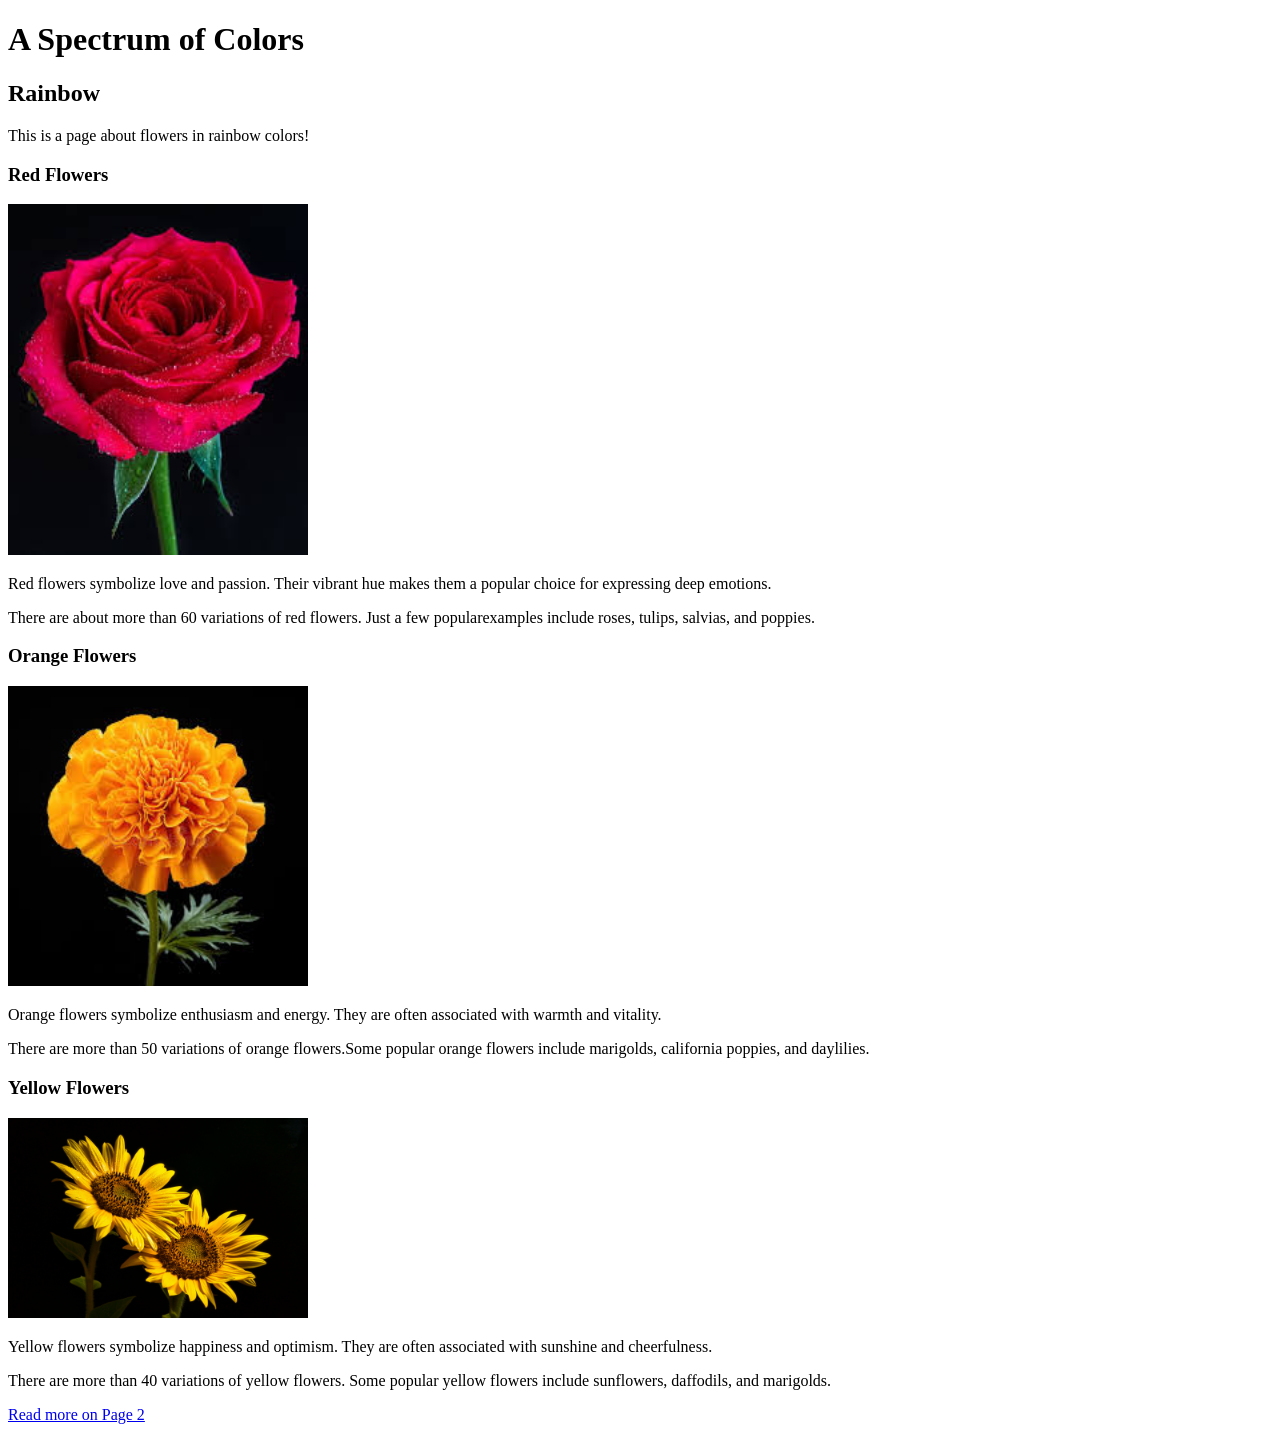
==== index.html @ aa06f930 "finished initial draft of index.html and page2.html" ====
<!DOCTYPE html>
    <head>
        <title>Flowers in Different Perspectives</title>
    </head>
    <body>
        <h1>A Spectrum of Colors</h1>
    </body>
</html>

<body>
    <section>
    <h1>Rainbow</h1>
    <p>This is a page about flowers in rainbow colors!</p>
    <!used h1 tag to create a heading and p tag to create a paragraph about the page>
    <h3>Red Flowers</h3>
    <img
        src="images/rose.jpeg"
        alt="Red Rose"
        width="300">
    <!--used img tag to show an image of a red rose--> 
    <p>Red flowers symbolize love and passion. 
        Their vibrant hue makes them a popular choice for expressing deep emotions.</p>
    <p>There are about more than 60 variations of red flowers. Just a few popularexamples include roses, tulips, salvias, and poppies.</p>

    <h3>Orange Flowers</h3>
    <img
        src="images/marigold.jpeg"
        alt="Orange Marigold"
        width="300">
    <p>Orange flowers symbolize enthusiasm and energy. They are often associated with warmth and vitality.</p>
    <p>There are more than 50 variations of orange flowers.Some popular orange flowers include marigolds, california poppies, and daylilies.</p>

    <h3>Yellow Flowers</h3>
    <img
        src="images/sunflower.jpeg"
        alt="Yellow Sunflower"
        width="300">
    <p>Yellow flowers symbolize happiness and optimism. 
        They are often associated with sunshine and cheerfulness.</p>
    <p>There are more than 40 variations of yellow flowers. Some popular yellow flowers include sunflowers, daffodils, and marigolds.</p>

    <a 
    href="page2.html">Read more on Page 2</a>
</body>
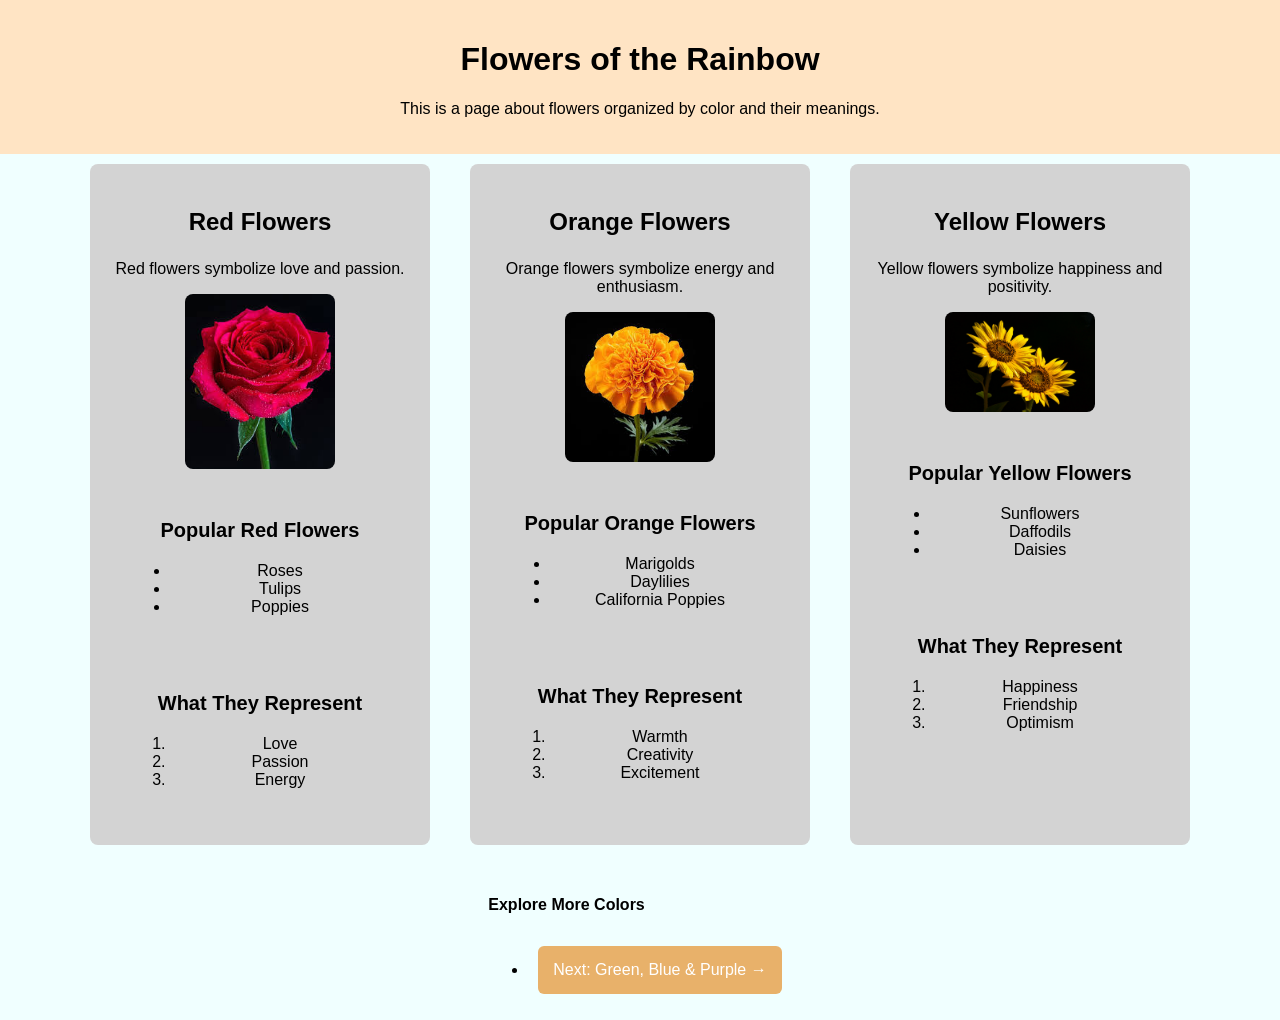
==== commit 7152ba72: "Added flower content and images" ====
--- a/index.html
+++ b/index.html
@@ -1,44 +1,109 @@
 <!DOCTYPE html>
-    <head>
-        <title>Flowers in Different Perspectives</title>
-    </head>
-    <body>
-        <h1>A Spectrum of Colors</h1>
-    </body>
-</html>
+<html>
+<head>
+    <title>Flowers of the Rainbow</title>
+    <link rel="stylesheet" href="css/style.css" />
+</head>
 
 <body>
-    <section>
-    <h1>Rainbow</h1>
-    <p>This is a page about flowers in rainbow colors!</p>
-    <!used h1 tag to create a heading and p tag to create a paragraph about the page>
-    <h3>Red Flowers</h3>
-    <img
-        src="images/rose.jpeg"
-        alt="Red Rose"
-        width="300">
-    <!--used img tag to show an image of a red rose--> 
-    <p>Red flowers symbolize love and passion. 
-        Their vibrant hue makes them a popular choice for expressing deep emotions.</p>
-    <p>There are about more than 60 variations of red flowers. Just a few popularexamples include roses, tulips, salvias, and poppies.</p>
 
-    <h3>Orange Flowers</h3>
-    <img
-        src="images/marigold.jpeg"
-        alt="Orange Marigold"
-        width="300">
-    <p>Orange flowers symbolize enthusiasm and energy. They are often associated with warmth and vitality.</p>
-    <p>There are more than 50 variations of orange flowers.Some popular orange flowers include marigolds, california poppies, and daylilies.</p>
+<header id="main_page_header">
+    <h1>Flowers of the Rainbow</h1>
+    <p>This is a page about flowers organized by color and their meanings.</p>
+</header>
 
-    <h3>Yellow Flowers</h3>
-    <img
-        src="images/sunflower.jpeg"
-        alt="Yellow Sunflower"
-        width="300">
-    <p>Yellow flowers symbolize happiness and optimism. 
-        They are often associated with sunshine and cheerfulness.</p>
-    <p>There are more than 40 variations of yellow flowers. Some popular yellow flowers include sunflowers, daffodils, and marigolds.</p>
+<main id="page1_content" class="flex-container">
 
-    <a 
-    href="page2.html">Read more on Page 2</a>
+    <!-- RED -->
+    <article id="red_flowers" class="box">
+        <h3>Red Flowers</h3>
+
+        <p>Red flowers symbolize love and passion.</p>
+
+        <img src="images/rose.jpeg" alt="Red Rose" width="25%"/>
+
+        <section>
+            <p class="subheader">Popular Red Flowers</p>
+            <ul>
+                <li>Roses</li>
+                <li>Tulips</li>
+                <li>Poppies</li>
+            </ul>
+        </section>
+
+        <section>
+            <p class="subheader">What They Represent</p>
+            <ol>
+                <li>Love</li>
+                <li>Passion</li>
+                <li>Energy</li>
+            </ol>
+        </section>
+    </article>
+
+    <!-- ORANGE -->
+    <article id="orange_flowers" class="box">
+        <h3>Orange Flowers</h3>
+
+        <p>Orange flowers symbolize energy and enthusiasm.</p>
+
+        <img src="images/marigold.jpeg" alt="Orange Marigold" width="25%"/>
+
+        <section>
+            <p class="subheader">Popular Orange Flowers</p>
+            <ul>
+                <li>Marigolds</li>
+                <li>Daylilies</li>
+                <li>California Poppies</li>
+            </ul>
+        </section>
+
+        <section>
+            <p class="subheader">What They Represent</p>
+            <ol>
+                <li>Warmth</li>
+                <li>Creativity</li>
+                <li>Excitement</li>
+            </ol>
+        </section>
+    </article>
+
+    <!-- YELLOW -->
+    <article id="yellow_flowers" class="box">
+        <h3>Yellow Flowers</h3>
+
+        <p>Yellow flowers symbolize happiness and positivity.</p>
+
+        <img src="images/sunflower.jpeg" alt="Yellow Sunflower" width="25%"/>
+
+        <section>
+            <p class="subheader">Popular Yellow Flowers</p>
+            <ul>
+                <li>Sunflowers</li>
+                <li>Daffodils</li>
+                <li>Daisies</li>
+            </ul>
+        </section>
+
+        <section>
+            <p class="subheader">What They Represent</p>
+            <ol>
+                <li>Happiness</li>
+                <li>Friendship</li>
+                <li>Optimism</li>
+            </ol>
+        </section>
+    </article>
+
+    <!-- NAV -->
+    <nav id="footer">
+        <h4>Explore More Colors</h4>
+        <ul>
+            <li><a href="page2.html" class="button">Next: Green, Blue & Purple →</a></li>
+        </ul>
+    </nav>
+
+</main>
+
 </body>
+</html>
--- a/css/style.css
+++ b/css/style.css
@@ -0,0 +1,108 @@
+/* General page styling */
+body { 
+    background-color: azure;
+    margin: 0;
+}
+
+
+* {
+    font-family: sans-serif;
+}
+
+
+header {
+    background-color: bisque;
+    text-align: center;
+    padding: 20px;
+}
+
+
+.subheader {
+    font-weight: bold;
+    font-size: 20px;
+}
+
+
+section {
+    padding: 20px;
+    text-align: center;
+}
+
+.flex-container {
+    display: flex;
+    justify-content: center;   
+    gap: 20px;                 
+    flex-wrap: wrap;          
+}
+
+.box {
+    background-color: lightgray;
+    padding: 20px;
+    margin: 10px;
+    border-radius: 8px;
+    width: 300px;              
+    text-align: center;
+}
+
+h2 {
+    font-size: 28px;
+}
+
+h3 {
+    font-size: 24px;
+}
+
+
+img {
+    width: 50%;
+    border-radius: 8px;
+    display: block;
+    margin: 10px auto;
+}
+
+
+footer {
+    text-align: center;
+    padding: 20px;
+}
+
+
+.button {
+    background-color: #e8b16a;
+    color: white;
+    padding: 15px;
+    text-align: center;
+    text-decoration: none;
+    font-size: 16px;
+    display: inline-block;
+    margin: 10px;
+    border-radius: 6px;
+}
+
+
+
+#red {
+    background-color: #ffe5e5;
+}
+
+#orange {
+    background-color: #fff0e0;
+}
+
+#yellow {
+    background-color: #fff9db;
+}
+
+#green {
+    background-color: #e6f4ea;
+}
+
+#blue {
+    background-color: #e6f0ff;
+}
+
+#purple {
+    background-color: #f3e6ff;
+}
+
+
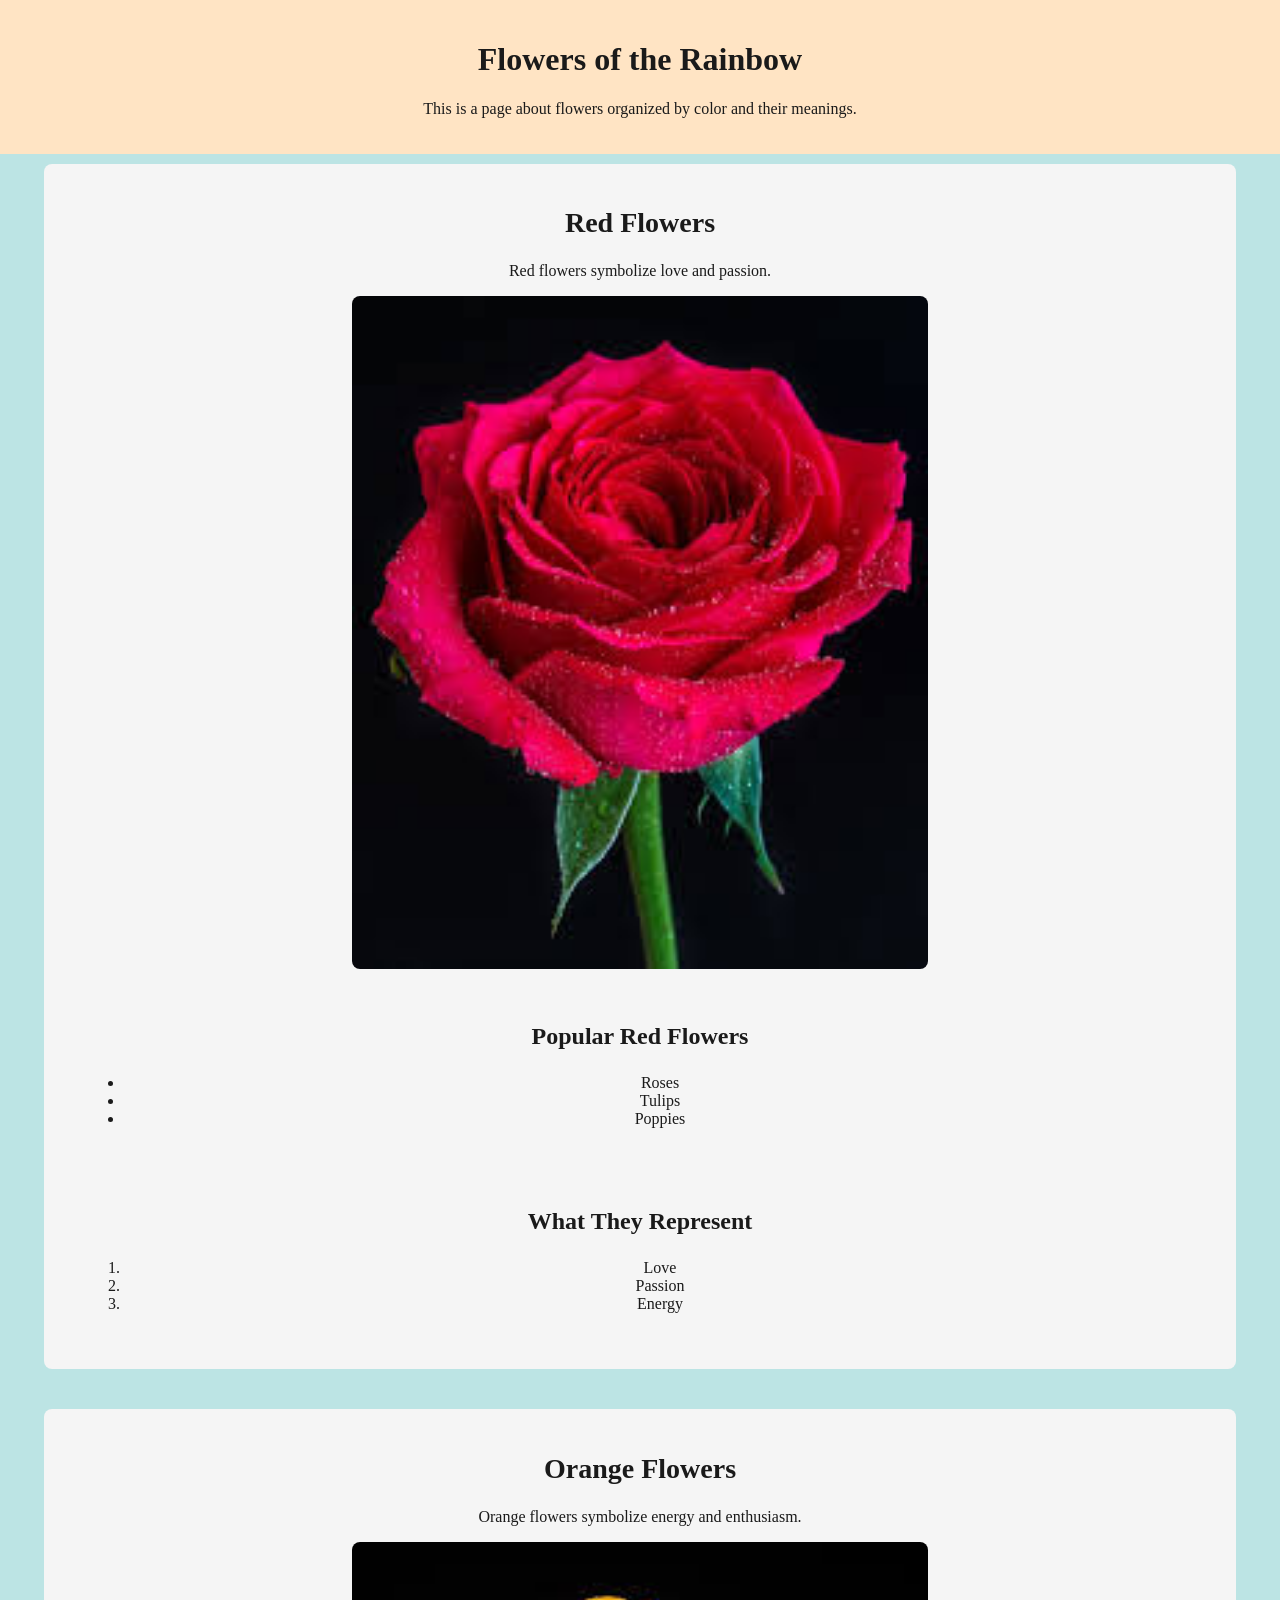
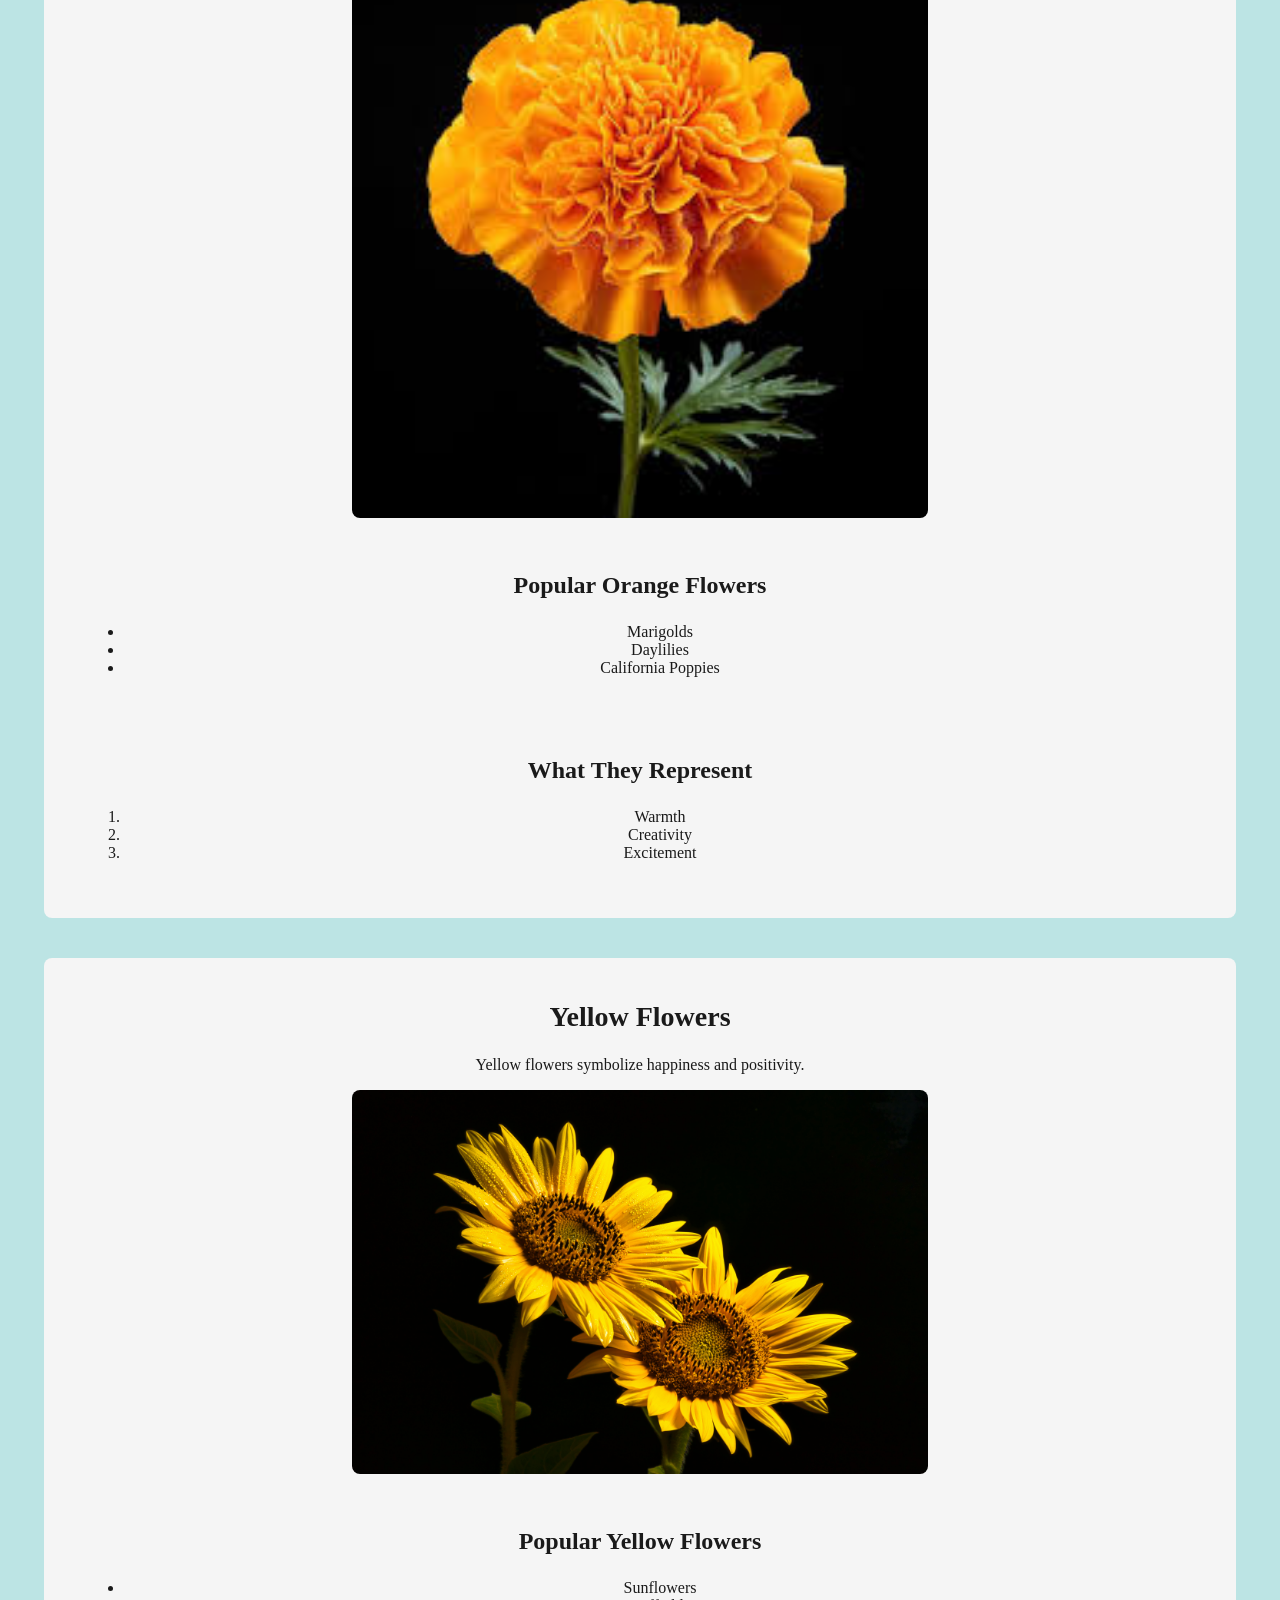
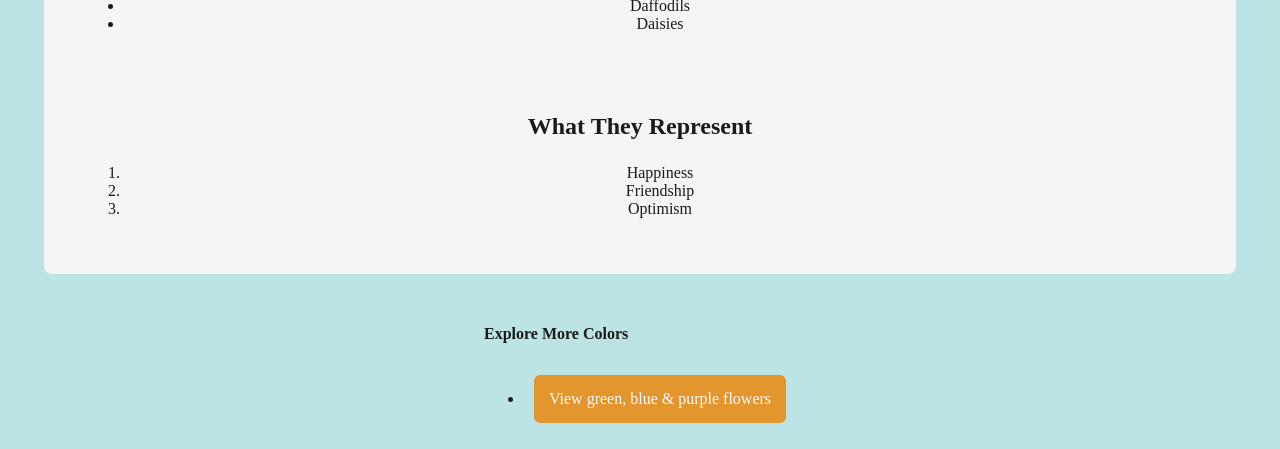
==== commit b9aab1f5: "Fixed accessibility contrast and added lang attribute" ====
--- a/index.html
+++ b/index.html
@@ -1,5 +1,5 @@
 <!DOCTYPE html>
-<html>
+<html lang="en">
 <head>
     <title>Flowers of the Rainbow</title>
     <link rel="stylesheet" href="css/style.css" />
@@ -16,14 +16,14 @@
 
     <!-- RED -->
     <article id="red_flowers" class="box">
-        <h3>Red Flowers</h3>
+        <h2>Red Flowers</h2>
 
         <p>Red flowers symbolize love and passion.</p>
 
-        <img src="images/rose.jpeg" alt="Red Rose" width="25%"/>
+        <img src="images/rose.jpeg" alt="Close-up of a red rose with detailed petals" width="25%"/>
 
         <section>
-            <p class="subheader">Popular Red Flowers</p>
+            <h3>Popular Red Flowers</h3>
             <ul>
                 <li>Roses</li>
                 <li>Tulips</li>
@@ -32,7 +32,7 @@
         </section>
 
         <section>
-            <p class="subheader">What They Represent</p>
+            <h3>What They Represent</h3>
             <ol>
                 <li>Love</li>
                 <li>Passion</li>
@@ -43,14 +43,14 @@
 
     <!-- ORANGE -->
     <article id="orange_flowers" class="box">
-        <h3>Orange Flowers</h3>
+        <h2>Orange Flowers</h2>
 
         <p>Orange flowers symbolize energy and enthusiasm.</p>
 
-        <img src="images/marigold.jpeg" alt="Orange Marigold" width="25%"/>
+        <img src="images/marigold.jpeg" alt="Bright Orange Marigold flower in full bloom" width="25%"/>
 
         <section>
-            <p class="subheader">Popular Orange Flowers</p>
+            <h3>Popular Orange Flowers</h3>
             <ul>
                 <li>Marigolds</li>
                 <li>Daylilies</li>
@@ -59,7 +59,7 @@
         </section>
 
         <section>
-            <p class="subheader">What They Represent</p>
+            <h3>What They Represent</h3>
             <ol>
                 <li>Warmth</li>
                 <li>Creativity</li>
@@ -70,14 +70,14 @@
 
     <!-- YELLOW -->
     <article id="yellow_flowers" class="box">
-        <h3>Yellow Flowers</h3>
+        <h2>Yellow Flowers</h2>
 
         <p>Yellow flowers symbolize happiness and positivity.</p>
 
-        <img src="images/sunflower.jpeg" alt="Yellow Sunflower" width="25%"/>
+        <img src="images/sunflower.jpeg" alt="Close-up of yellow sunflowers in direct light" width="25%"/>
 
         <section>
-            <p class="subheader">Popular Yellow Flowers</p>
+            <h3>Popular Yellow Flowers</h3>
             <ul>
                 <li>Sunflowers</li>
                 <li>Daffodils</li>
@@ -86,7 +86,7 @@
         </section>
 
         <section>
-            <p class="subheader">What They Represent</p>
+            <h3>What They Represent</h3>
             <ol>
                 <li>Happiness</li>
                 <li>Friendship</li>
@@ -99,7 +99,7 @@
     <nav id="footer">
         <h4>Explore More Colors</h4>
         <ul>
-            <li><a href="page2.html" class="button">Next: Green, Blue & Purple →</a></li>
+            <li><a href="page2.html" class="button">View green, blue & purple flowers </a></li>
         </ul>
     </nav>
 
--- a/css/style.css
+++ b/css/style.css
@@ -1,12 +1,12 @@
 /* General page styling */
 body { 
-    background-color: azure;
+    background-color: #bce4e4;
     margin: 0;
 }
 
 
 * {
-    font-family: sans-serif;
+    font-family: Geneva;
 }
 
 
@@ -36,7 +36,7 @@
 }
 
 .box {
-    background-color: lightgray;
+    background-color: #f2f2f2;
     padding: 20px;
     margin: 10px;
     border-radius: 8px;
@@ -68,8 +68,8 @@
 
 
 .button {
-    background-color: #e8b16a;
-    color: white;
+    background-color: #e3952e;
+    color: rgb(255, 251, 251);
     padding: 15px;
     text-align: center;
     text-decoration: none;
@@ -105,4 +105,26 @@
     background-color: #f3e6ff;
 }
 
+@media (max-width: 600px) {
+    body {
+        font-size: 16px;
+    }
+}
+.flex-container {
+        flex-direction: column;
+        align-items: center;
+    }
 
+    .box {
+        width: 90%;
+    }
+
+body {
+    color: #1a1a1a;
+}
+
+.box {
+    background-color: #f5f5f5;
+    color: #1a1a1a;
+}
+
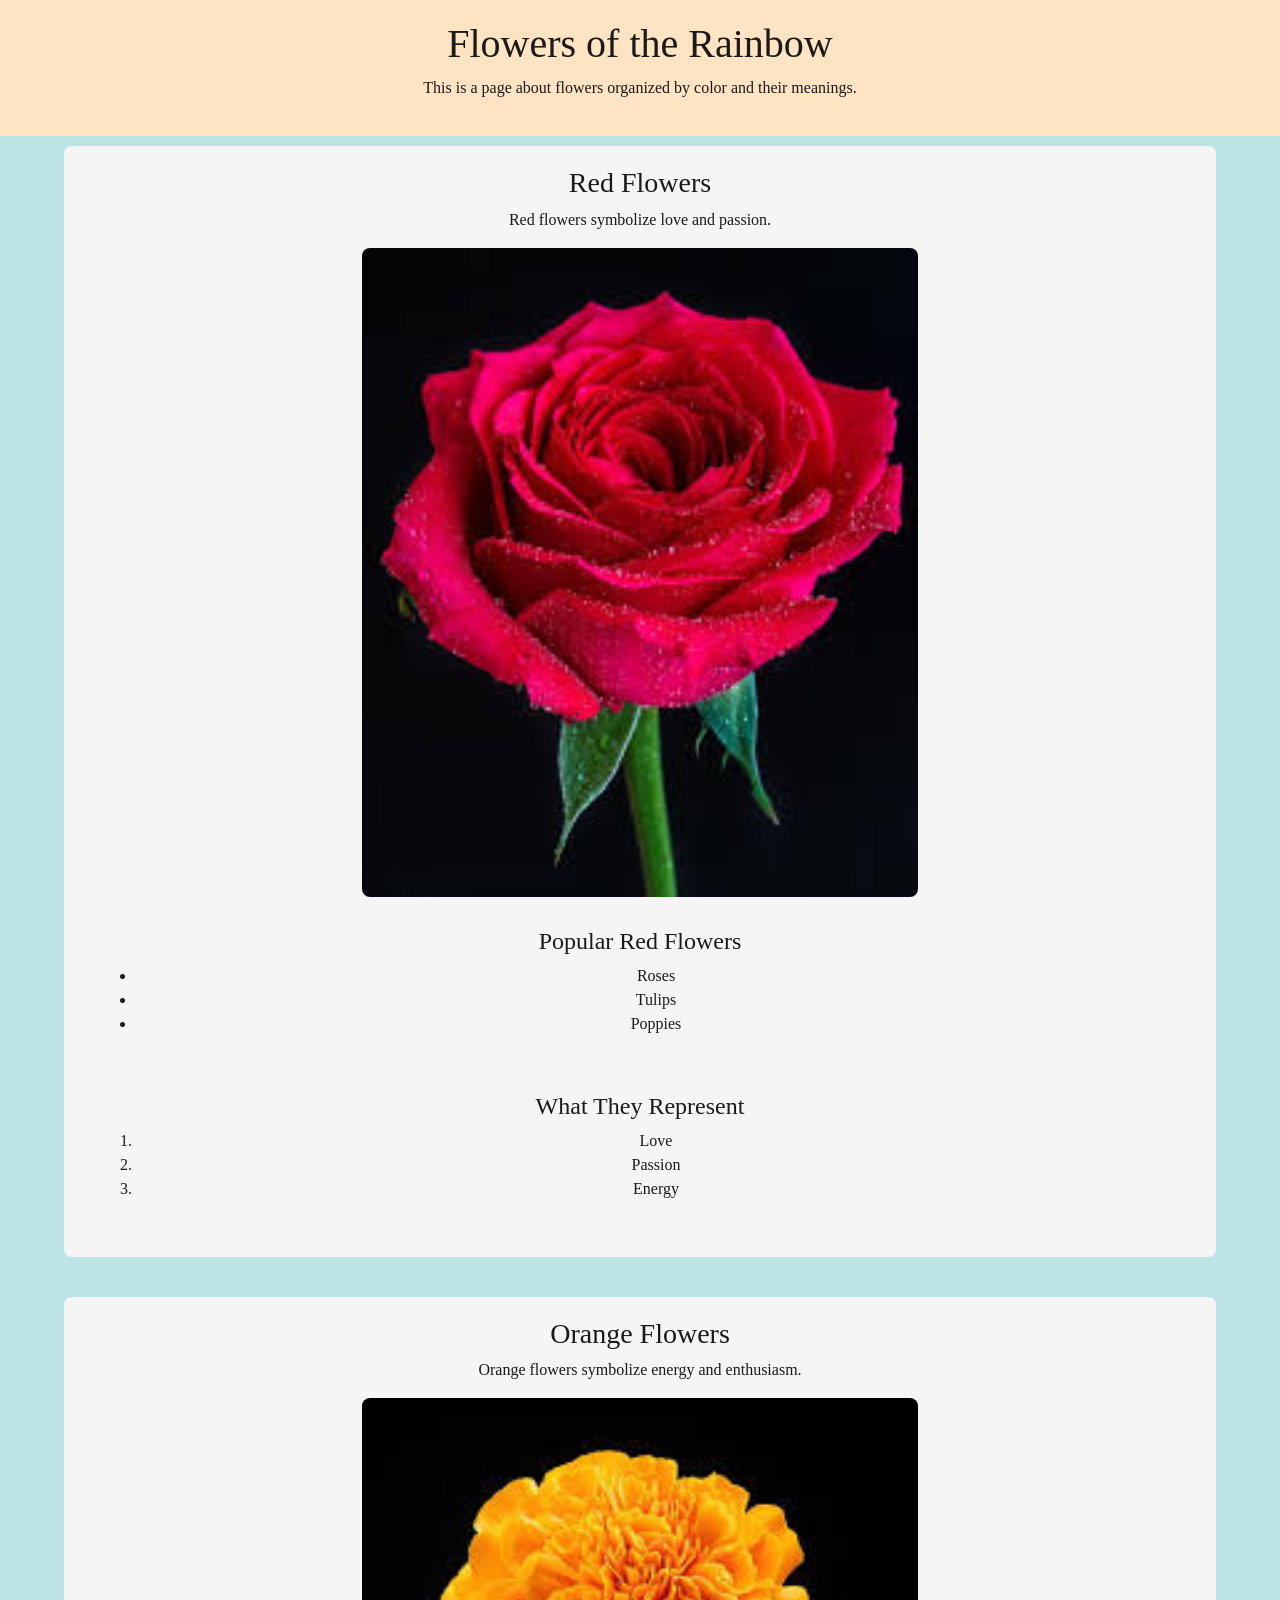
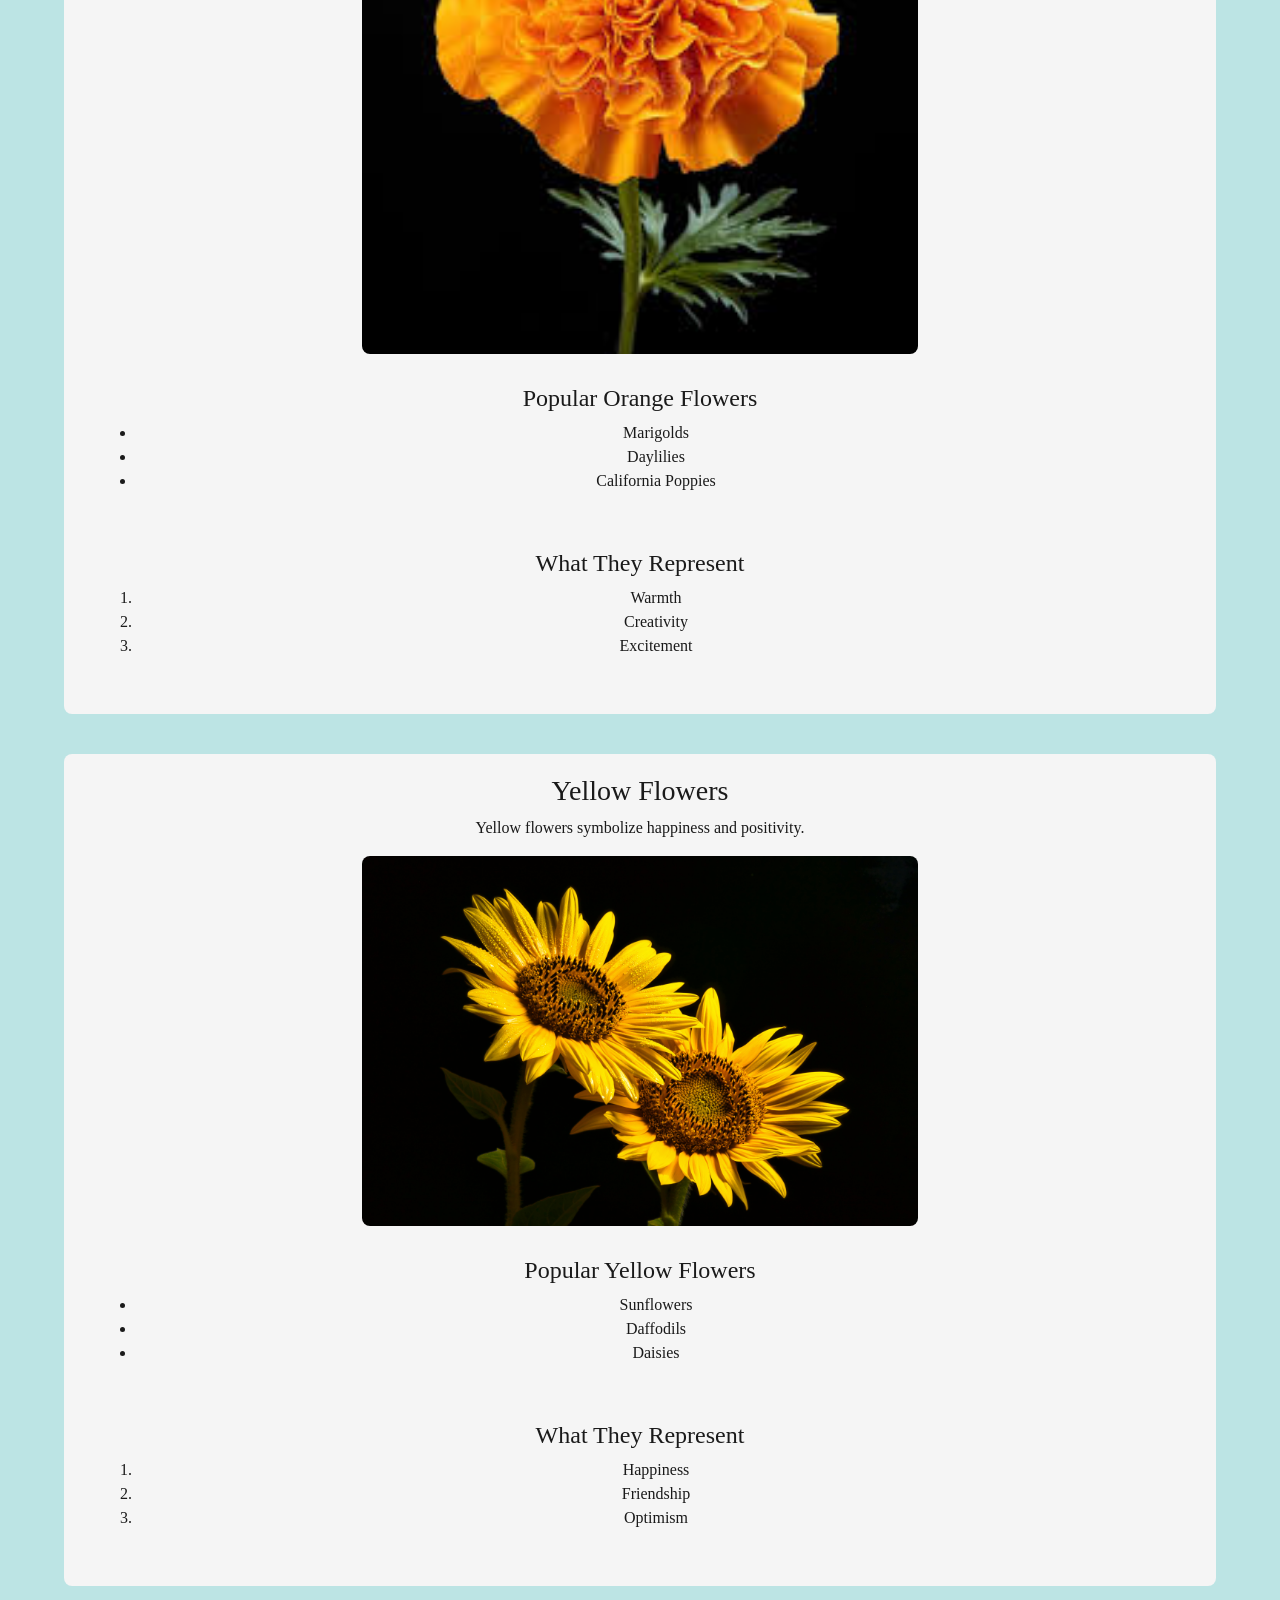
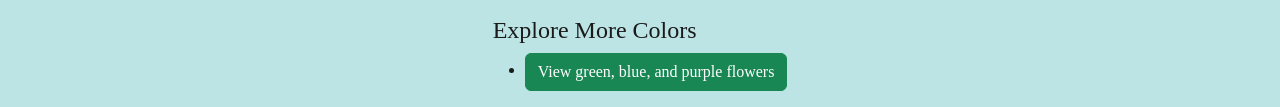
==== commit 9bb239c9: "Completed accessible design with Flexbox and basic Bootstrap usage" ====
--- a/index.html
+++ b/index.html
@@ -2,6 +2,7 @@
 <html lang="en">
 <head>
     <title>Flowers of the Rainbow</title>
+    <link href="https://cdn.jsdelivr.net/npm/bootstrap@5.3.0/dist/css/bootstrap.min.css" rel="stylesheet">
     <link rel="stylesheet" href="css/style.css" />
 </head>
 
@@ -20,7 +21,7 @@
 
         <p>Red flowers symbolize love and passion.</p>
 
-        <img src="images/rose.jpeg" alt="Close-up of a red rose with detailed petals" width="25%"/>
+        <img src="images/rose.jpeg" alt="Close-up of a red rose with detailed petals" class="img-fluid"/>
 
         <section>
             <h3>Popular Red Flowers</h3>
@@ -47,7 +48,7 @@
 
         <p>Orange flowers symbolize energy and enthusiasm.</p>
 
-        <img src="images/marigold.jpeg" alt="Bright Orange Marigold flower in full bloom" width="25%"/>
+        <img src="images/marigold.jpeg" alt="Bright Orange Marigold flower in full bloom" class="img-fluid"/>
 
         <section>
             <h3>Popular Orange Flowers</h3>
@@ -74,7 +75,7 @@
 
         <p>Yellow flowers symbolize happiness and positivity.</p>
 
-        <img src="images/sunflower.jpeg" alt="Close-up of yellow sunflowers in direct light" width="25%"/>
+        <img src="images/sunflower.jpeg" alt="Close-up of yellow sunflowers in direct light" class="img-fluid"/>
 
         <section>
             <h3>Popular Yellow Flowers</h3>
@@ -99,7 +100,10 @@
     <nav id="footer">
         <h4>Explore More Colors</h4>
         <ul>
-            <li><a href="page2.html" class="button">View green, blue & purple flowers </a></li>
+            <li><a href="page2.html" class="btn btn-success">
+                    View green, blue, and purple flowers
+                </a>
+            </li>
         </ul>
     </nav>
 
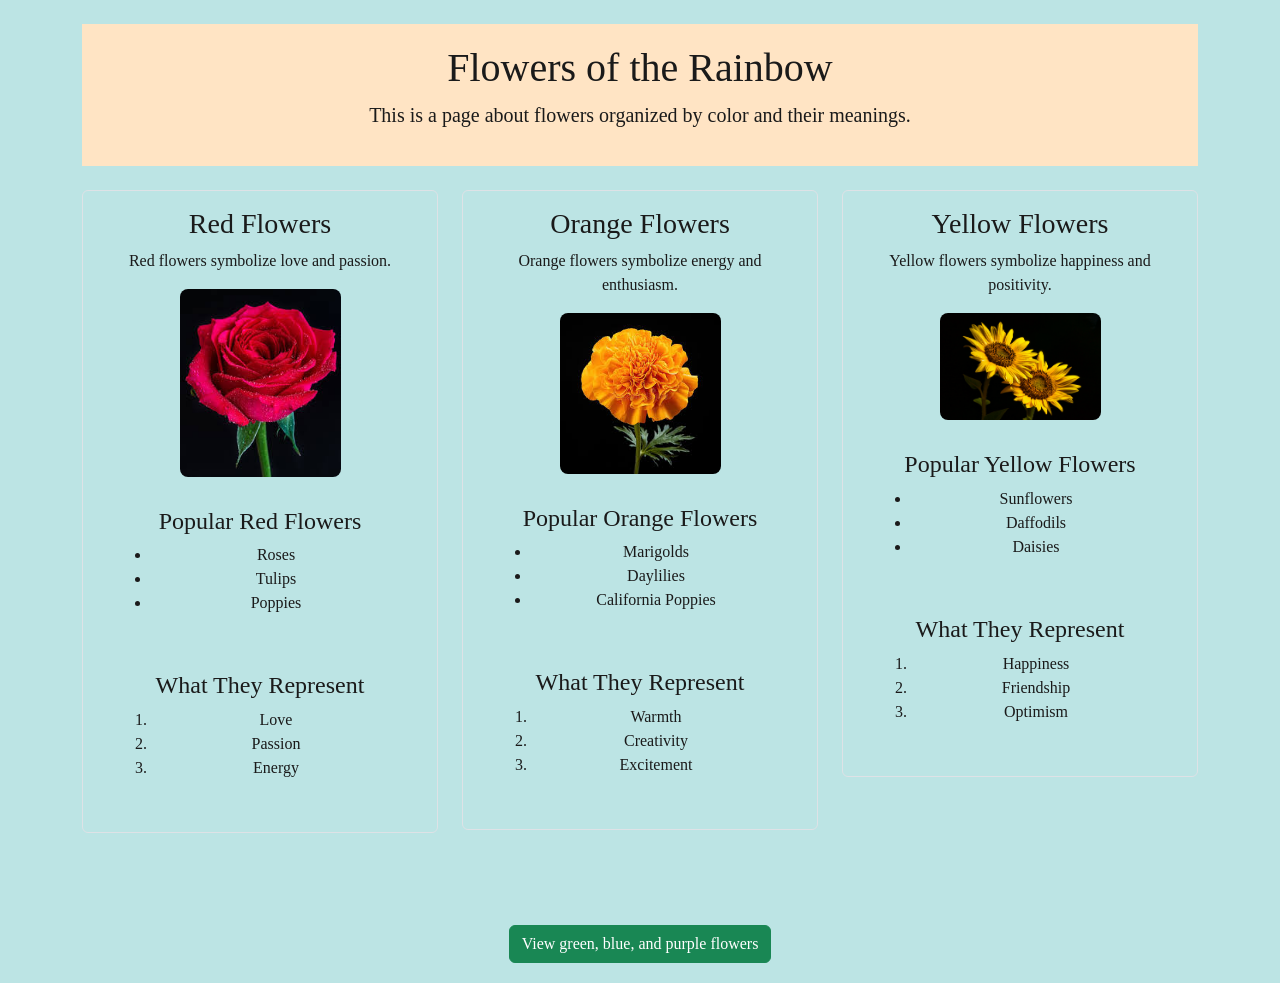
==== commit 69df7aa7: "Refactored CSS to remove outdated flexbox layout and align with Bootstrap utilities" ====
--- a/index.html
+++ b/index.html
@@ -7,107 +7,120 @@
 </head>
 
 <body>
+    <div class="container mt-4">
 
-<header id="main_page_header">
-    <h1>Flowers of the Rainbow</h1>
-    <p>This is a page about flowers organized by color and their meanings.</p>
-</header>
+        <!-- HEADER -->
+        <header class="text-center mb-4">
+            <h1>Flowers of the Rainbow</h1>
+            <p class="lead">This is a page about flowers organized by color and their meanings.</p>
+        </header>
 
-<main id="page1_content" class="flex-container">
+        <!-- MAIN CONTENT -->
+        <main>
+            <div class="row">
 
-    <!-- RED -->
-    <article id="red_flowers" class="box">
-        <h2>Red Flowers</h2>
+                <!-- RED -->
+                <article class="col-md-4 mb-4 text-center">
+                    <div class="p-3 border rounded">
+                        <h2>Red Flowers</h2>
+                        <p>Red flowers symbolize love and passion.</p>
 
-        <p>Red flowers symbolize love and passion.</p>
+                        <img src="images/rose.jpeg"
+                             alt="Close-up of a red rose with detailed petals"
+                             class="img-fluid"/>
 
-        <img src="images/rose.jpeg" alt="Close-up of a red rose with detailed petals" class="img-fluid"/>
+                        <section>
+                            <h3>Popular Red Flowers</h3>
+                            <ul>
+                                <li>Roses</li>
+                                <li>Tulips</li>
+                                <li>Poppies</li>
+                            </ul>
+                        </section>
 
-        <section>
-            <h3>Popular Red Flowers</h3>
-            <ul>
-                <li>Roses</li>
-                <li>Tulips</li>
-                <li>Poppies</li>
-            </ul>
-        </section>
+                        <section>
+                            <h3>What They Represent</h3>
+                            <ol>
+                                <li>Love</li>
+                                <li>Passion</li>
+                                <li>Energy</li>
+                            </ol>
+                        </section>
+                    </div>
+                </article>
 
-        <section>
-            <h3>What They Represent</h3>
-            <ol>
-                <li>Love</li>
-                <li>Passion</li>
-                <li>Energy</li>
-            </ol>
-        </section>
-    </article>
+                <!-- ORANGE -->
+                <article class="col-md-4 mb-4 text-center">
+                    <div class="p-3 border rounded">
+                        <h2>Orange Flowers</h2>
+                        <p>Orange flowers symbolize energy and enthusiasm.</p>
 
-    <!-- ORANGE -->
-    <article id="orange_flowers" class="box">
-        <h2>Orange Flowers</h2>
+                        <img src="images/marigold.jpeg"
+                             alt="Bright orange marigold flower in full bloom"
+                             class="img-fluid"/>
 
-        <p>Orange flowers symbolize energy and enthusiasm.</p>
+                        <section>
+                            <h3>Popular Orange Flowers</h3>
+                            <ul>
+                                <li>Marigolds</li>
+                                <li>Daylilies</li>
+                                <li>California Poppies</li>
+                            </ul>
+                        </section>
 
-        <img src="images/marigold.jpeg" alt="Bright Orange Marigold flower in full bloom" class="img-fluid"/>
+                        <section>
+                            <h3>What They Represent</h3>
+                            <ol>
+                                <li>Warmth</li>
+                                <li>Creativity</li>
+                                <li>Excitement</li>
+                            </ol>
+                        </section>
+                    </div>
+                </article>
 
-        <section>
-            <h3>Popular Orange Flowers</h3>
-            <ul>
-                <li>Marigolds</li>
-                <li>Daylilies</li>
-                <li>California Poppies</li>
-            </ul>
-        </section>
+                <!-- YELLOW -->
+                <article class="col-md-4 mb-4 text-center">
+                    <div class="p-3 border rounded">
+                        <h2>Yellow Flowers</h2>
+                        <p>Yellow flowers symbolize happiness and positivity.</p>
 
-        <section>
-            <h3>What They Represent</h3>
-            <ol>
-                <li>Warmth</li>
-                <li>Creativity</li>
-                <li>Excitement</li>
-            </ol>
-        </section>
-    </article>
+                        <img src="images/sunflower.jpeg"
+                             alt="Close-up of yellow sunflowers in direct light"
+                             class="img-fluid"/>
 
-    <!-- YELLOW -->
-    <article id="yellow_flowers" class="box">
-        <h2>Yellow Flowers</h2>
+                        <section>
+                            <h3>Popular Yellow Flowers</h3>
+                            <ul>
+                                <li>Sunflowers</li>
+                                <li>Daffodils</li>
+                                <li>Daisies</li>
+                            </ul>
+                        </section>
 
-        <p>Yellow flowers symbolize happiness and positivity.</p>
+                        <section>
+                            <h3>What They Represent</h3>
+                            <ol>
+                                <li>Happiness</li>
+                                <li>Friendship</li>
+                                <li>Optimism</li>
+                            </ol>
+                        </section>
+                    </div>
+                </article>
 
-        <img src="images/sunflower.jpeg" alt="Close-up of yellow sunflowers in direct light" class="img-fluid"/>
+            </div>
+        </main>
 
-        <section>
-            <h3>Popular Yellow Flowers</h3>
-            <ul>
-                <li>Sunflowers</li>
-                <li>Daffodils</li>
-                <li>Daisies</li>
-            </ul>
-        </section>
-
-        <section>
-            <h3>What They Represent</h3>
-            <ol>
-                <li>Happiness</li>
-                <li>Friendship</li>
-                <li>Optimism</li>
-            </ol>
-        </section>
-    </article>
-
-    <!-- NAV -->
-    <nav id="footer">
-        <h4>Explore More Colors</h4>
-        <ul>
-            <li><a href="page2.html" class="btn btn-success">
+        <!-- FOOTER -->
+        <footer class="mt-5">
+            <nav class="d-flex justify-content-center">
+                <a href="page2.html" class="btn btn-success">
                     View green, blue, and purple flowers
                 </a>
-            </li>
-        </ul>
-    </nav>
+            </nav>
+        </footer>
 
-</main>
-
+    </div> 
 </body>
 </html>
--- a/css/style.css
+++ b/css/style.css
@@ -28,21 +28,21 @@
     text-align: center;
 }
 
-.flex-container {
+/*.flex-container {
     display: flex;
     justify-content: center;   
     gap: 20px;                 
     flex-wrap: wrap;          
-}
+}*/
 
-.box {
+/*.box {
     background-color: #f2f2f2;
     padding: 20px;
     margin: 10px;
     border-radius: 8px;
     width: 300px;              
     text-align: center;
-}
+}*/
 
 h2 {
     font-size: 28px;
